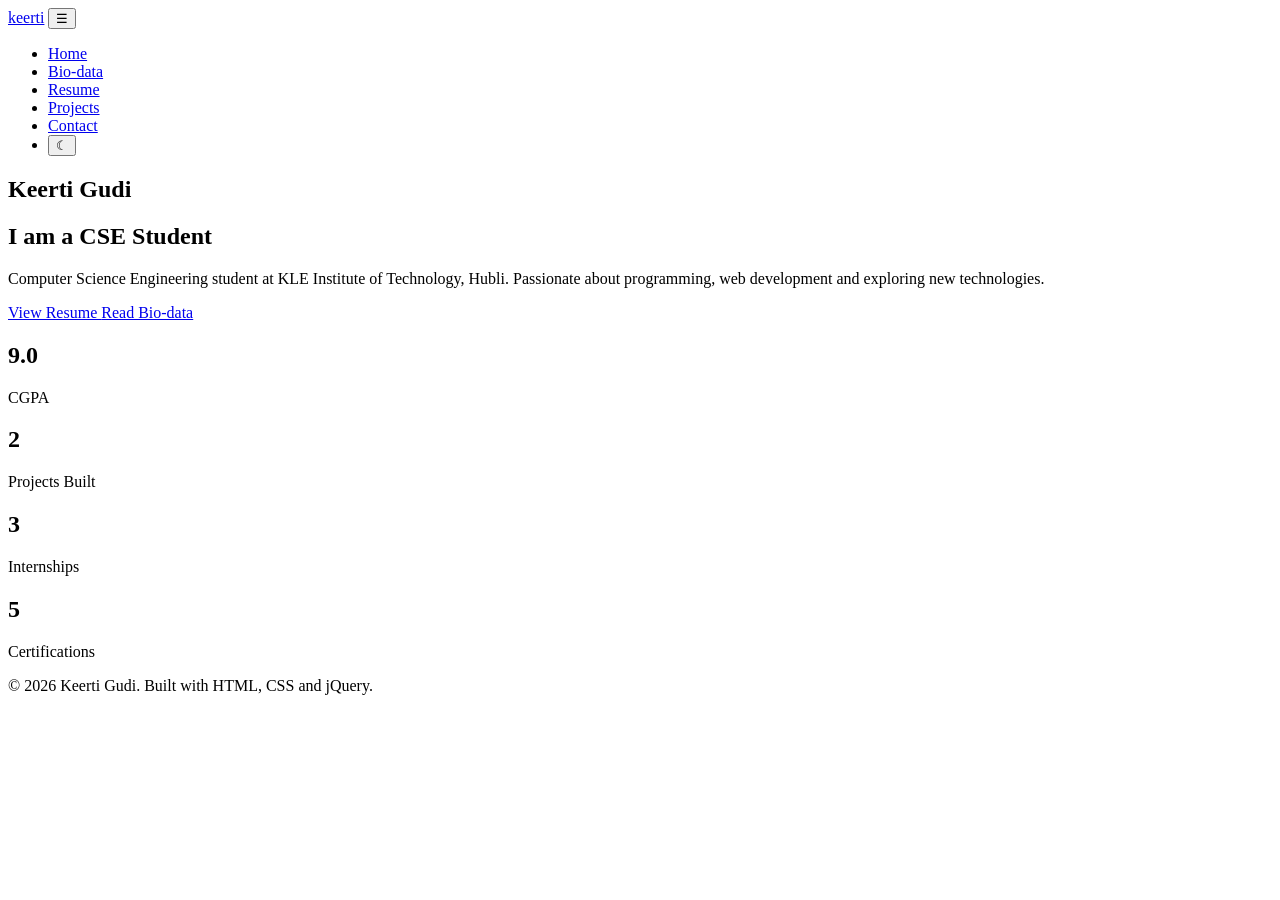
==== index.html @ 8c5baebb "Add files via upload" ====
<!DOCTYPE html>
<html lang="en">
<head>
    <meta charset="UTF-8">
    <meta name="viewport" content="width=device-width, initial-scale=1.0">
    <title>Keerti Gudi | Portfolio</title>

    <link rel="stylesheet" href="css/style.css">
</head>

<body>

    <!-- Navigation Bar -->
    <header>
        <nav class="navbar">
            <a href="index.html" class="logo">keerti</a>

            <button class="menu-btn" id="menu-btn">☰</button>

            <ul class="nav-links" id="nav-links">
                <li><a href="index.html" class="active">Home</a></li>
                <li><a href="biodata.html">Bio-data</a></li>
                <li><a href="resume.html">Resume</a></li>
                <li><a href="projects.html">Projects</a></li>
                <li><a href="contact.html">Contact</a></li>
                <li><button id="theme-btn" class="theme-btn">☾</button></li>
            </ul>
        </nav>
    </header>

    <!-- Home Section -->
    <main>

        <section class="home-section">

            <div class="intro">

                <h1>Keerti Gudi</h1>

                <h2>
                    I am a
                    <span id="role-text">CSE Student</span>
                </h2>

                <p>
                    Computer Science Engineering student at
                    KLE Institute of Technology, Hubli.
                    Passionate about programming, web development
                    and exploring new technologies.
                </p>

                <div class="home-buttons">
                    <a href="resume.html" class="btn primary-btn">
                        View Resume
                    </a>

                    <a href="biodata.html" class="btn secondary-btn">
                        Read Bio-data
                    </a>
                </div>

            </div>

            <!-- Statistics Section -->
            <div class="stats">
<div class="stat-card">
    <h2>9.0</h2>
    <p>CGPA</p>
</div>

<div class="stat-card">
    <h2>2</h2>
    <p>Projects Built</p>
</div>

<div class="stat-card">
    <h2>3</h2>
    <p>Internships</p>
</div>

<div class="stat-card">
    <h2>5</h2>
    <p>Certifications</p>
</div>

</div>
        </section>

    </main>

    <!-- Footer -->
    <footer>
        <p>© 2026 Keerti Gudi. Built with HTML, CSS and jQuery.</p>
    </footer>

    <script src="https://code.jquery.com/jquery-3.7.1.min.js"></script>
    <script src="js/script.js"></script>

</body>
</html>
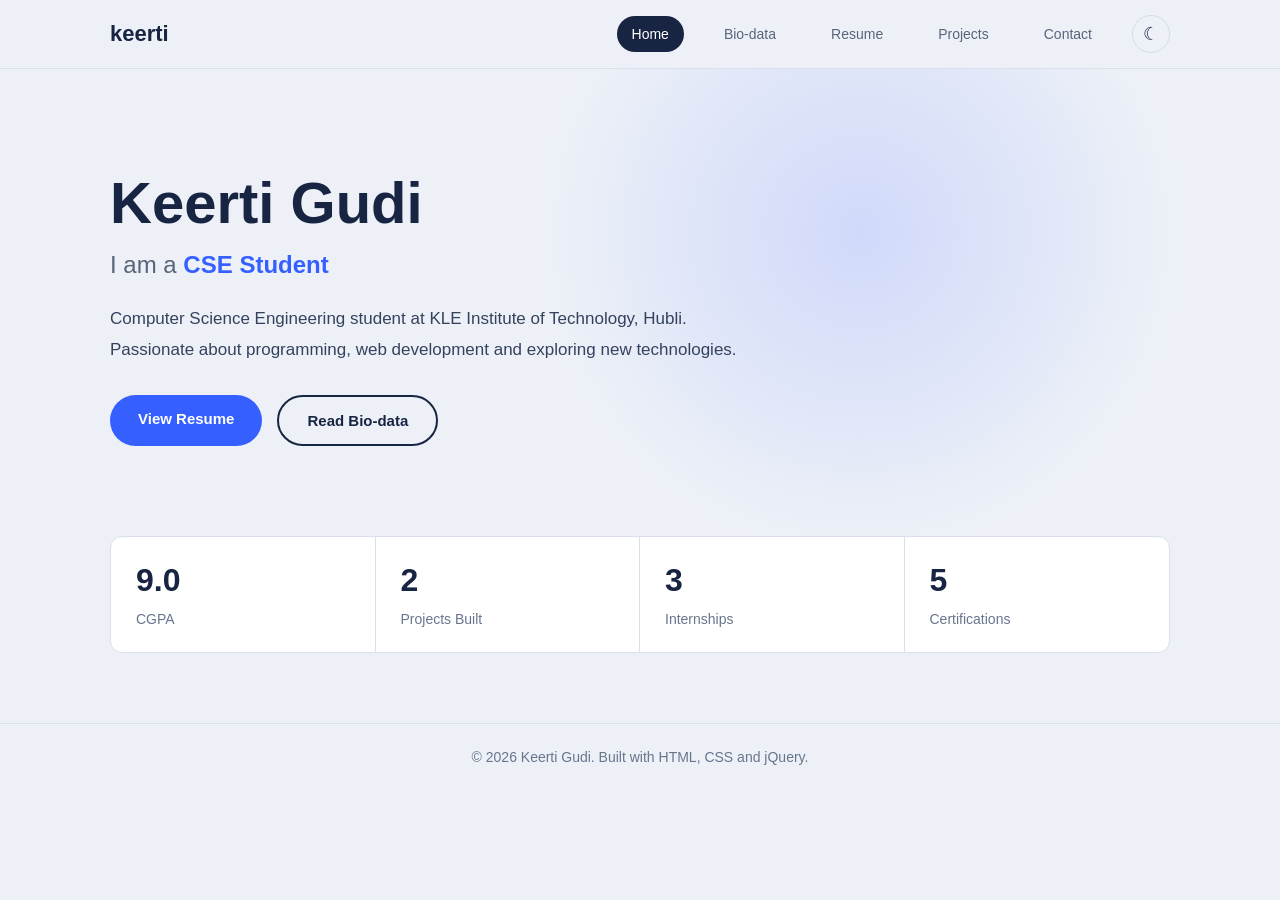
==== commit e1ec8d16: "Update index.html" ====
--- a/index.html
+++ b/index.html
@@ -6,7 +6,7 @@
     <meta name="viewport" content="width=device-width, initial-scale=1.0">
     <title>Keerti Gudi | Portfolio</title>
 
-    <link rel="stylesheet" href="css/style.css">
+    <link rel="stylesheet" href="style.css">
 </head>
 
 <body>
--- a/style.css
+++ b/style.css
@@ -0,0 +1,1123 @@
+
+/* General Styling */
+* {
+    margin: 0;
+    padding: 0;
+    box-sizing: border-box;
+}
+
+body {
+    font-family: Arial, sans-serif;
+    background-color: #edf1f7;
+    color: #172442;
+}
+
+/* Navigation Bar */
+header {
+    border-bottom: 1px solid #d9dfeb;
+}
+
+.navbar {
+    max-width: 1100px;
+    margin: auto;
+    padding: 15px 20px;
+    display: flex;
+    justify-content: space-between;
+    align-items: center;
+}
+
+.logo {
+    font-size: 22px;
+    font-weight: bold;
+    color: #172442;
+    text-decoration: none;
+}
+
+.logo span {
+    color: #3560ff;
+}
+
+.nav-links {
+    display: flex;
+    align-items: center;
+    gap: 25px;
+    list-style: none;
+}
+
+.nav-links a {
+    text-decoration: none;
+    color: #59657b;
+    font-size: 14px;
+    padding: 10px 15px;
+    border-radius: 25px;
+}
+
+.nav-links a:hover,
+.nav-links a.active {
+    background-color: #172442;
+    color: white;
+}
+
+.theme-btn,
+.menu-btn {
+    border: 1px solid #d4dce9;
+    background: transparent;
+    color: #172442;
+    border-radius: 50%;
+    width: 38px;
+    height: 38px;
+    cursor: pointer;
+    font-size: 18px;
+}
+
+.menu-btn {
+    display: none;
+}
+
+/* Home Section */
+.home-section {
+    max-width: 1100px;
+    margin: auto;
+    padding: 100px 20px 70px;
+    background:
+        radial-gradient(circle at 70% 25%,
+        #d0d9fa 0%, transparent 35%);
+}
+
+.intro {
+    max-width: 700px;
+}
+
+.intro h1 {
+    font-size: 58px;
+    margin-bottom: 15px;
+    color: #172442;
+}
+
+.intro h2 {
+    font-size: 24px;
+    font-weight: normal;
+    color: #59657b;
+    margin-bottom: 25px;
+}
+
+#role-text {
+    color: #3560ff;
+    font-weight: bold;
+}
+
+.intro p {
+    font-size: 17px;
+    line-height: 1.8;
+    color: #35425e;
+    max-width: 650px;
+}
+
+/* Buttons */
+.home-buttons {
+    display: flex;
+    gap: 15px;
+    margin-top: 30px;
+}
+
+.btn {
+    display: inline-block;
+    text-decoration: none;
+    padding: 15px 28px;
+    border-radius: 30px;
+    font-weight: bold;
+    font-size: 15px;
+}
+
+.primary-btn {
+    background-color: #3560ff;
+    color: white;
+}
+
+.primary-btn:hover {
+    background-color: #244bd5;
+}
+
+.secondary-btn {
+    border: 2px solid #172442;
+    color: #172442;
+}
+
+.secondary-btn:hover {
+    background-color: #172442;
+    color: white;
+}
+
+/* Statistics */
+.stats {
+    display: grid;
+    grid-template-columns: repeat(4, 1fr);
+    background-color: white;
+    margin-top: 90px;
+    border: 1px solid #d9dfeb;
+    border-radius: 12px;
+    overflow: hidden;
+}
+
+.stat-card {
+    padding: 25px;
+    border-right: 1px solid #d9dfeb;
+}
+
+.stat-card:last-child {
+    border-right: none;
+}
+
+.stat-card h2 {
+    font-size: 32px;
+    margin-bottom: 12px;
+}
+
+.stat-card p {
+    color: #68758c;
+    font-size: 14px;
+}
+
+/* Footer */
+footer {
+    border-top: 1px solid #d9dfeb;
+    text-align: center;
+    padding: 25px;
+    color: #68758c;
+    font-size: 14px;
+}
+
+/* Mobile View */
+@media (max-width: 650px) {
+
+    .navbar {
+        padding: 15px 20px;
+    }
+
+    .menu-btn {
+        display: block;
+    }
+
+    .nav-links {
+        display: none;
+        flex-direction: column;
+        position: absolute;
+        top: 65px;
+        right: 15px;
+        background: white;
+        padding: 20px;
+        border-radius: 10px;
+        box-shadow: 0 5px 20px rgba(0,0,0,0.1);
+        z-index: 10;
+    }
+
+    .nav-links.show {
+        display: flex;
+    }
+
+    .home-section {
+        padding: 90px 25px 50px;
+    }
+
+    .intro h1 {
+        font-size: 40px;
+    }
+
+    .intro h2 {
+        font-size: 19px;
+    }
+
+    .intro p {
+        font-size: 15px;
+    }
+
+    .home-buttons {
+        flex-wrap: wrap;
+    }
+
+    .btn {
+        padding: 13px 20px;
+    }
+
+    .stats {
+        grid-template-columns: repeat(2, 1fr);
+        margin-top: 65px;
+    }
+
+    .stat-card {
+        border-bottom: 1px solid #d9dfeb;
+    }
+
+}
+
+/* Dark Mode */
+
+body.dark-mode {
+    background-color: #111827;
+    color: #f1f5f9;
+}
+
+.dark-mode .logo,
+.dark-mode .intro h1,
+.dark-mode .stat-card h2 {
+    color: #f1f5f9;
+}
+
+.dark-mode .intro p,
+.dark-mode .intro h2,
+.dark-mode .stat-card p {
+    color: #cbd5e1;
+}
+
+.dark-mode .navbar a {
+    color: #cbd5e1;
+}
+
+.dark-mode .navbar a.active {
+    background-color: #3560ff;
+    color: white;
+}
+
+.dark-mode .stats,
+.dark-mode .stat-card,
+.dark-mode .nav-links {
+    background-color: #1e293b;
+}
+
+.dark-mode .stat-card {
+    border-color: #475569;
+}
+
+.dark-mode header,
+.dark-mode footer {
+    border-color: #475569;
+}
+
+.dark-mode .secondary-btn {
+    color: white;
+    border-color: white;
+}
+
+.dark-mode .theme-btn,
+.dark-mode .menu-btn {
+    color: white;
+    border-color: #475569;
+}
+
+.dark-mode .home-section {
+    background:
+        radial-gradient(circle at 70% 25%,
+        #283b70 0%, transparent 35%);
+}
+
+
+/* BIO-DATA PAGE */
+
+.biodata-section {
+    background-color: #edf1f7;
+    min-height: 85vh;
+    padding: 35px 8%;
+}
+
+.biodata-section h1 {
+    font-size: 28px;
+    color: #222;
+    margin-bottom: 28px;
+    text-align: center;
+}
+
+.biodata-container {
+    display: flex;
+    align-items: flex-start;
+    justify-content: center;
+    gap: 20px;
+    max-width: 950px;
+    margin: 0 auto;
+}
+.biodata-initial {
+    width: 180px;
+    height: 200px;
+    flex-shrink: 0;
+    background: linear-gradient(135deg, #315efb, #00a68c);
+    color: white;
+    border-radius: 9px;
+    display: flex;
+    align-items: center;
+    justify-content: center;
+    font-size: 38px;
+    font-weight: bold;
+}
+
+.biodata-details {
+    background: white;
+    padding: 15px 20px;
+    border-radius: 9px;
+    flex: 1;
+}
+
+.biodata-table {
+    width: 100%;
+    border-collapse: collapse;
+    text-align: left;
+}
+
+.biodata-table td {
+    padding: 12px 8px;
+    border-bottom: 1px solid #e5e5e5;
+    font-size: 14px;
+    color: #444;
+}
+
+.biodata-table td:first-child {
+    width: 35%;
+    color: #555;
+}
+
+@media (max-width: 650px) {
+    .biodata-container {
+        flex-direction: column;
+    }
+
+    .biodata-initial {
+        width: 100%;
+        height: 130px;
+    }
+
+    .biodata-details {
+        width: 100%;
+        box-sizing: border-box;
+    }
+}
+
+
+/* RESUME PAGE */
+
+.resume-section {
+    background: #edf1f7;
+    padding: 35px 8%;
+    min-height: 85vh;
+}
+
+.resume-section h1 {
+    text-align: center;
+    font-size: 30px;
+    color: #222;
+    margin-bottom: 8px;
+}
+
+.resume-subtitle {
+    text-align: center;
+    color: #777;
+    margin-bottom: 30px;
+}
+
+.resume-container {
+    display: grid;
+    grid-template-columns: 1fr 1fr;
+    gap: 25px;
+    max-width: 1050px;
+    margin: auto;
+    align-items: start;
+}
+
+.resume-left,
+.resume-right {
+    display: flex;
+    flex-direction: column;
+    gap: 20px;
+}
+
+.resume-card {
+    background: white;
+    padding: 22px;
+    border-radius: 9px;
+    box-shadow: 0 3px 12px rgba(0,0,0,0.06);
+}
+
+.resume-card h2 {
+    font-size: 18px;
+    color: #263b67;
+    border-bottom: 2px solid #e5e8ef;
+    padding-bottom: 10px;
+    margin-bottom: 15px;
+}
+
+.resume-card p {
+    font-size: 14px;
+    line-height: 1.7;
+    color: #444;
+    margin-bottom: 8px;
+}
+
+.resume-item {
+    margin-bottom: 18px;
+}
+
+.resume-item h3 {
+    font-size: 15px;
+    color: #222;
+    margin-bottom: 6px;
+}
+
+.resume-item ul {
+    padding-left: 20px;
+    margin-top: 8px;
+}
+
+.resume-item li {
+    font-size: 14px;
+    color: #444;
+    line-height: 1.8;
+    margin-bottom: 5px;
+}
+
+.resume-download {
+    display: block;
+    margin: 30px auto 10px;
+    padding: 12px 25px;
+    background: #263b67;
+    color: white;
+    border: none;
+    border-radius: 6px;
+    font-size: 15px;
+    cursor: pointer;
+}
+
+.resume-download:hover {
+    background: #172747;
+}
+
+@media (max-width: 700px) {
+    .resume-container {
+        grid-template-columns: 1fr;
+    }
+}
+
+@media print {
+    .navbar,
+    footer,
+    .resume-download {
+        display: none;
+    }
+
+    .resume-section {
+        background: white;
+        padding: 15px;
+    }
+
+    .resume-container {
+        grid-template-columns: 1fr 1fr;
+    }
+
+    .resume-card {
+        box-shadow: none;
+        border: 1px solid #ddd;
+        break-inside: avoid;
+    }
+}
+
+/* RESUME PAGE */
+
+.resume-section {
+    background: #edf1f7;
+    min-height: 85vh;
+    padding: 35px 8%;
+}
+
+.resume-section h1 {
+    font-size: 34px;
+    color: #172747;
+    margin-bottom: 25px;
+}
+
+.resume-container {
+    display: grid;
+    grid-template-columns: 0.85fr 1.4fr;
+    gap: 35px;
+    max-width: 1100px;
+    margin: auto;
+    align-items: start;
+}
+
+.resume-left {
+    display: flex;
+    flex-direction: column;
+    gap: 22px;
+}
+
+.resume-right {
+    display: flex;
+    flex-direction: column;
+    gap: 25px;
+}
+
+.resume-card {
+    background: white;
+    padding: 25px;
+    border-radius: 14px;
+    border: 1px solid #e1e5ed;
+}
+
+.resume-card h2,
+.resume-timeline-section h2 {
+    font-size: 19px;
+    color: #172747;
+    margin-bottom: 20px;
+}
+
+/* SKILLS AND TOOLS */
+
+.skill-tags,
+.certificate-tags {
+    display: flex;
+    flex-wrap: wrap;
+    gap: 10px;
+}
+
+.skill-tags span,
+.certificate-tags span {
+    background: white;
+    border: 1px solid #d8deea;
+    color: #344563;
+    padding: 9px 14px;
+    border-radius: 25px;
+    font-size: 14px;
+}
+
+/* EDUCATION AND EXPERIENCE */
+
+.resume-timeline-section {
+    position: relative;
+    padding-left: 25px;
+}
+
+.resume-timeline-section::before {
+    content: "";
+    position: absolute;
+    left: 7px;
+    top: 42px;
+    bottom: 0;
+    width: 2px;
+    background: #d8deea;
+}
+
+.timeline-item {
+    position: relative;
+    margin-bottom: 25px;
+    padding-left: 20px;
+}
+
+.timeline-item::before {
+    content: "";
+    position: absolute;
+    left: -25px;
+    top: 5px;
+    width: 13px;
+    height: 13px;
+    border: 3px solid #4169ff;
+    background: #edf1f7;
+    border-radius: 50%;
+}
+
+.timeline-item h3 {
+    color: #172747;
+    font-size: 16px;
+    margin-bottom: 6px;
+}
+
+.timeline-item p,
+.timeline-item li {
+    color: #526078;
+    font-size: 14px;
+    line-height: 1.7;
+}
+
+.timeline-item ul {
+    padding-left: 18px;
+    margin-top: 8px;
+}
+
+
+
+/* MOBILE VIEW */
+
+@media (max-width: 700px) {
+    .resume-container {
+        grid-template-columns: 1fr;
+    }
+}
+
+/* PRINT */
+
+@media print {
+    .navbar,
+    footer,
+
+    .resume-section {
+        background: white;
+        padding: 15px;
+    }
+
+    .resume-container {
+        grid-template-columns: 0.85fr 1.4fr;
+    }
+
+    .resume-card {
+        break-inside: avoid;
+    }
+}
+
+/* PROJECTS PAGE */
+
+.projects-section {
+    background: #edf1f7;
+    min-height: 85vh;
+    padding: 40px 8%;
+}
+
+.projects-section h1 {
+    text-align: center;
+    font-size: 34px;
+    color: #172747;
+    margin-bottom: 10px;
+}
+
+.projects-subtitle {
+    text-align: center;
+    color: #777;
+    margin-bottom: 30px;
+}
+
+/* FILTER BUTTONS */
+
+.project-filters {
+    display: flex;
+    justify-content: center;
+    flex-wrap: wrap;
+    gap: 12px;
+    margin-bottom: 35px;
+}
+
+.filter-btn {
+    padding: 10px 20px;
+    border: 1px solid #d8deea;
+    border-radius: 25px;
+    background: white;
+    color: #344563;
+    cursor: pointer;
+    font-size: 14px;
+}
+
+.filter-btn.active,
+.filter-btn:hover {
+    background: #172747;
+    color: white;
+}
+
+/* PROJECT CARDS */
+
+.projects-container {
+    display: grid;
+    grid-template-columns: repeat(2, minmax(0, 1fr));
+    gap: 25px;
+    max-width: 1000px;
+    margin: auto;
+}
+
+.project-card {
+    background: white;
+    padding: 25px;
+    border-radius: 14px;
+    border: 1px solid #e1e5ed;
+    box-shadow: 0 3px 12px rgba(0,0,0,0.05);
+}
+
+.project-icon {
+    font-size: 35px;
+    margin-bottom: 15px;
+}
+
+.project-category {
+    display: inline-block;
+    background: #eaf0ff;
+    color: #315efb;
+    padding: 6px 12px;
+    border-radius: 20px;
+    font-size: 12px;
+    margin-bottom: 15px;
+}
+
+.project-card h2 {
+    color: #172747;
+    font-size: 19px;
+    margin-bottom: 12px;
+}
+
+.project-card p {
+    color: #626d80;
+    font-size: 14px;
+    line-height: 1.7;
+    margin-bottom: 18px;
+}
+
+/* TECHNOLOGY TAGS */
+
+.project-tech {
+    display: flex;
+    flex-wrap: wrap;
+    gap: 8px;
+    margin-bottom: 20px;
+}
+
+.project-tech span {
+    background: #f1f3f8;
+    color: #344563;
+    padding: 7px 11px;
+    border-radius: 20px;
+    font-size: 12px;
+}
+
+/* DETAILS BUTTON */
+
+.details-btn {
+    background: #263b67;
+    color: white;
+    border: none;
+    padding: 10px 18px;
+    border-radius: 6px;
+    cursor: pointer;
+    font-size: 14px;
+}
+
+.details-btn:hover {
+    background: #172747;
+}
+
+/* PROJECT DETAILS */
+
+.project-details {
+    display: none;
+    margin-top: 18px;
+    padding-top: 15px;
+    border-top: 1px solid #e5e8ef;
+}
+
+.project-details h3 {
+    font-size: 15px;
+    color: #172747;
+    margin-bottom: 10px;
+}
+
+.project-details ul {
+    padding-left: 20px;
+}
+
+.project-details li {
+    color: #626d80;
+    font-size: 13px;
+    line-height: 1.8;
+}
+
+/* MOBILE VIEW */
+
+@media (max-width: 700px) {
+    .projects-container {
+        grid-template-columns: 1fr;
+    }
+}
+
+
+/* PROJECT CARD GRID */
+
+.projects-container {
+    display: grid;
+    grid-template-columns: repeat(3, minmax(0, 1fr));
+    gap: 20px;
+    max-width: 1100px;
+    margin: 30px auto;
+}
+
+.project-card {
+    background: white;
+    padding: 22px;
+    border: 1px solid #dce2ec;
+    border-radius: 14px;
+    box-shadow: 0 2px 8px rgba(0,0,0,0.03);
+}
+
+.project-card h2 {
+    color: #172747;
+    font-size: 18px;
+    margin-bottom: 12px;
+}
+
+.project-card p {
+    color: #626d80;
+    font-size: 14px;
+    line-height: 1.7;
+    margin-bottom: 15px;
+}
+
+.project-icon {
+    font-size: 30px;
+    margin-bottom: 12px;
+}
+
+.project-tech {
+    display: flex;
+    flex-wrap: wrap;
+    gap: 8px;
+    margin-bottom: 15px;
+}
+
+.project-tech span {
+    background: #f1f3f8;
+    color: #344563;
+    padding: 7px 11px;
+    border-radius: 20px;
+    font-size: 12px;
+}
+
+.project-status {
+    display: inline-block;
+    color: #315efb;
+    font-size: 13px;
+    font-weight: bold;
+    margin-top: 5px;
+}
+
+@media (max-width: 800px) {
+    .projects-container {
+        grid-template-columns: repeat(2, minmax(0, 1fr));
+    }
+}
+
+@media (max-width: 550px) {
+    .projects-container {
+        grid-template-columns: 1fr;
+    }
+}
+
+/* CONTACT PAGE */
+
+.contact-section {
+    background: #edf1f7;
+    min-height: 85vh;
+    padding: 40px 8%;
+}
+
+.contact-section h1 {
+    text-align: center;
+    font-size: 34px;
+    color: #172747;
+    margin-bottom: 10px;
+}
+
+.contact-subtitle {
+    text-align: center;
+    color: #777;
+    margin-bottom: 35px;
+}
+
+.contact-container {
+    display: grid;
+    grid-template-columns: 1fr 1.2fr;
+    gap: 25px;
+    max-width: 1000px;
+    margin: auto;
+}
+
+.contact-info,
+.contact-form-card {
+    background: white;
+    padding: 30px;
+    border-radius: 14px;
+    border: 1px solid #e1e5ed;
+}
+
+.contact-info h2,
+.contact-form-card h2 {
+    color: #172747;
+    font-size: 21px;
+    margin-bottom: 18px;
+}
+
+.contact-info > p {
+    color: #626d80;
+    font-size: 14px;
+    line-height: 1.7;
+    margin-bottom: 25px;
+}
+
+.contact-item {
+    display: flex;
+    align-items: center;
+    gap: 15px;
+    margin-bottom: 22px;
+}
+
+.contact-item span {
+    font-size: 25px;
+}
+
+.contact-item h3 {
+    color: #172747;
+    font-size: 15px;
+    margin-bottom: 5px;
+}
+
+.contact-item p {
+    color: #626d80;
+    font-size: 14px;
+}
+
+/* CONTACT FORM */
+
+.contact-form-card form {
+    display: flex;
+    flex-direction: column;
+}
+
+.contact-form-card label {
+    color: #344563;
+    font-size: 14px;
+    margin-bottom: 7px;
+}
+
+.contact-form-card input,
+.contact-form-card textarea {
+    padding: 12px;
+    border: 1px solid #d8deea;
+    border-radius: 7px;
+    font-family: Arial, sans-serif;
+    font-size: 14px;
+    margin-bottom: 18px;
+    outline: none;
+}
+
+.contact-form-card input:focus,
+.contact-form-card textarea:focus {
+    border-color: #4169ff;
+}
+
+.contact-form-card textarea {
+    resize: vertical;
+}
+
+.contact-form-card button {
+    background: #263b67;
+    color: white;
+    border: none;
+    padding: 13px;
+    border-radius: 7px;
+    font-size: 15px;
+    cursor: pointer;
+}
+
+.contact-form-card button:hover {
+    background: #172747;
+}
+
+#formMessage {
+    margin-top: 15px;
+    font-size: 14px;
+    font-weight: bold;
+}
+
+/* MOBILE VIEW */
+
+@media (max-width: 700px) {
+    .contact-container {
+        grid-template-columns: 1fr;
+    }
+}
+/* DARK MODE BUTTON */
+
+/* DARK MODE BUTTON */
+
+.dark-mode-toggle {
+    width: 48px;
+    height: 48px;
+    background: transparent;
+    color: #172644;
+    border: 1px solid #d5deeb;
+    border-radius: 50%;
+    padding: 0;
+    cursor: pointer;
+    font-size: 25px;
+    font-weight: normal;
+    display: flex;
+    align-items: center;
+    justify-content: center;
+    box-shadow: none;
+}
+/* DARK MODE */
+
+body.dark-mode {
+    background: #121827;
+    color: #f1f1f1;
+}
+
+body.dark-mode .biodata-section,
+body.dark-mode .resume-section,
+body.dark-mode .projects-section,
+body.dark-mode .contact-section {
+    background: #121827;
+}
+
+body.dark-mode .biodata-card,
+body.dark-mode .biodata-details,
+body.dark-mode .resume-card,
+body.dark-mode .project-card,
+body.dark-mode .learning-card,
+body.dark-mode .contact-info,
+body.dark-mode .contact-form-card {
+    background: #202b3d;
+    border-color: #37445a;
+}
+
+body.dark-mode h1,
+body.dark-mode h2,
+body.dark-mode h3,
+body.dark-mode p,
+body.dark-mode td,
+body.dark-mode th,
+body.dark-mode li {
+    color: #f1f1f1;
+}
+
+body.dark-mode .navbar {
+    background: #202b3d;
+}
+
+body.dark-mode footer {
+    background: #202b3d;
+    color: #f1f1f1;
+}
+
+body.dark-mode input,
+body.dark-mode textarea {
+    background: #202b3d;
+    color: white;
+    border-color: #526078;
+}
+
+/* Keep header and footer consistent on every page */
+.navbar {
+    max-width: 1100px;
+    margin: auto;
+    padding: 15px 20px;
+    display: flex;
+    justify-content: space-between;
+    align-items: center;
+    box-sizing: border-box;
+}
+
+footer {
+    border-top: 1px solid #d9dfeb;
+    text-align: center;
+    padding: 25px;
+    color: #68758c;
+    font-size: 14px;
+    box-sizing: border-box;
+}
